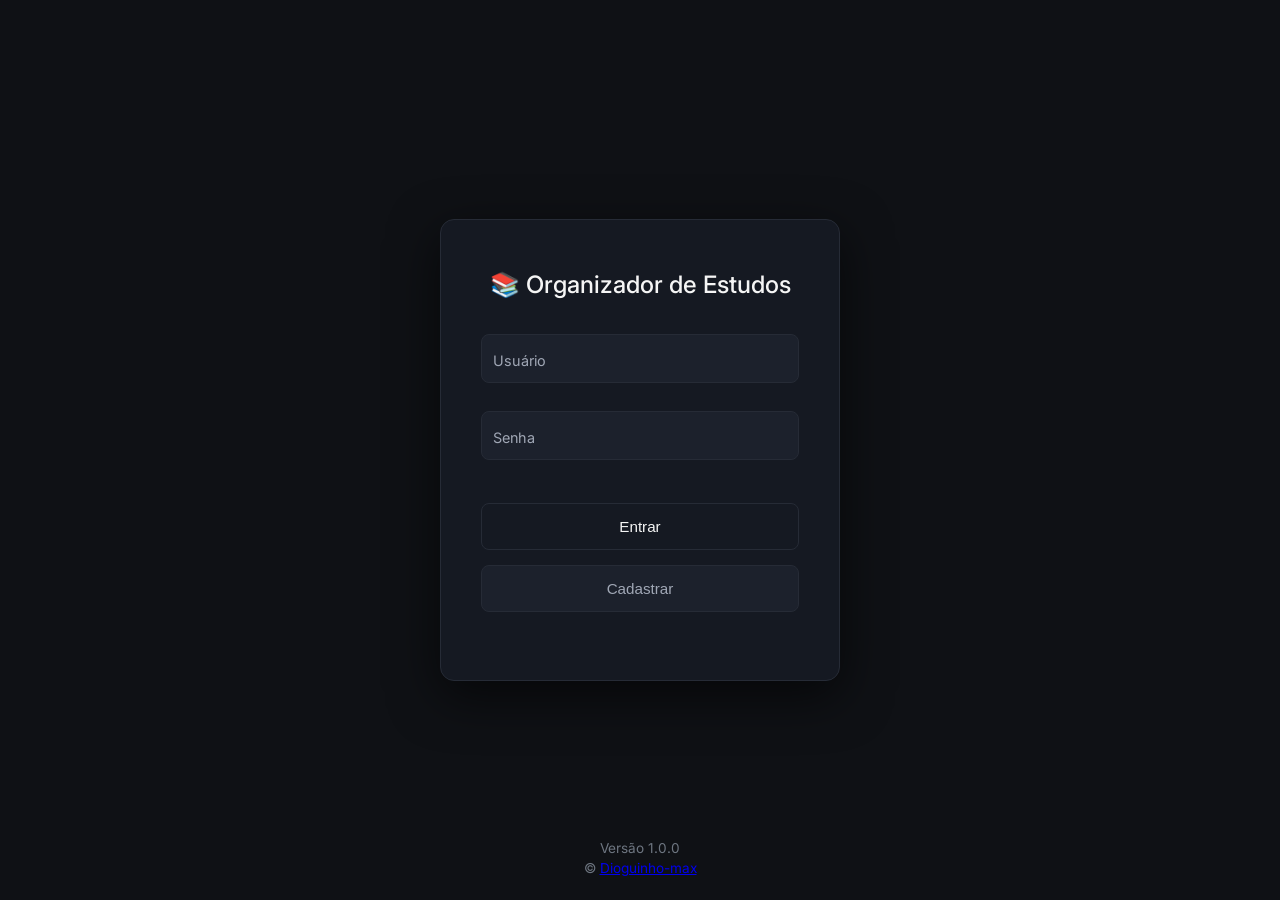
==== index.html @ dd4344a5 "Update index.html" ====
<!DOCTYPE html>
<html lang="pt-br">
<head>
<meta charset="UTF-8">
<meta name="viewport" content="width=device-width, initial-scale=1.0">
<title>Login | Organizador de Estudos</title>

<link rel="stylesheet" href="login.css">
<link rel="icon" type="image/png" sizes="32x32" href="favicon-32x32.png">
</head>
<body>

<div class="login-container">
  <div class="login-card">

    <h2>📚 Organizador de Estudos</h2>

    <!-- Usuário -->
    <div class="input-box">
      <input type="text" id="username" required>
      <label for="username">Usuário</label>
    </div>

    <!-- Senha -->
    <div class="input-box">
      <input type="password" id="password" required>
      <label for="password">Senha</label>
    </div>

    <button onclick="login()" class="btn-login">Entrar</button>
    <button onclick="register()" class="btn-register">Cadastrar</button>

    <p id="mensagem" class="msg"></p>

  </div>
</div>

<!-- FOOTER -->
<footer class="footer-login">
    <div class="footer-line"></div>
    <p>Versão 1.0.0</p>
    <p>
        © <span id="anoAtual"></span>
        <a href="https://github.com/Dioguinho-max" target="_blank">
            Dioguinho-max
        </a>
    </p>
</footer>

<script src="script.js"></script>
</body>
</html>
---- login.css ----
@import url('https://fonts.googleapis.com/css2?family=Inter:wght@300;400;500&display=swap');

/* ================= VARIÁVEIS DARK ================= */
:root {
    --bg-primary: #0f1115;
    --bg-card: #151922;
    --bg-input: #1c212c;
    --border-color: #262b36;

    --text-primary: #f5f5f5;
    --text-secondary: #a0a7b5;
}

/* ================= RESET ================= */
* {
    margin: 0;
    padding: 0;
    box-sizing: border-box;
}

body {
    font-family: 'Inter', sans-serif;
    background: var(--bg-primary);
    height: 100vh;
    display: flex;
    justify-content: center;
    align-items: center;
}

/* ================= CONTAINER ================= */
.login-container {
    width: 100%;
    display: flex;
    justify-content: center;
    align-items: center;
}

/* ================= CARD ================= */
.login-card {
    background: var(--bg-card);
    padding: 50px 40px;
    border-radius: 14px;
    width: 100%;
    max-width: 400px;
    border: 1px solid var(--border-color);
    box-shadow: 0 15px 50px rgba(0,0,0,0.6);
    animation: fadeUp 0.6s ease forwards;
}

.login-card h2 {
    text-align: center;
    color: var(--text-primary);
    margin-bottom: 35px;
    font-weight: 500;
}

/* ================= INPUT ANIMADO ================= */
.input-box {
    position: relative;
    margin: 28px 0;
}

.input-box input {
    width: 100%;
    padding: 20px 12px 10px 12px;
    background: var(--bg-input);
    border: 1px solid var(--border-color);
    border-radius: 8px;
    color: var(--text-primary);
    font-size: 0.95rem;
    outline: none;
    transition: 0.3s ease;
}

.input-box label {
    position: absolute;
    left: 12px;
    top: 18px;
    color: var(--text-secondary);
    font-size: 0.9rem;
    pointer-events: none;
    transition: 0.3s ease;
}

/* Animação ao focar ou digitar */
.input-box input:focus + label,
.input-box input:valid + label {
    top: 6px;
    font-size: 0.7rem;
    color: #ffffff;
}

.input-box input:focus {
    border-color: #3a4252;
    background: #202634;
}

/* ================= BOTÕES ================= */
.btn-login,
.btn-register {
    width: 100%;
    padding: 14px;
    margin-top: 15px;
    border-radius: 8px;
    font-size: 0.95rem;
    font-weight: 500;
    cursor: pointer;
    transition: 0.3s ease;
}

.btn-login {
    background: transparent;
    border: 1px solid var(--border-color);
    color: var(--text-primary);
}

.btn-login:hover {
    background: white;
    color: black;
}

.btn-register {
    background: var(--bg-input);
    border: 1px solid var(--border-color);
    color: var(--text-secondary);
}

.btn-register:hover {
    border-color: #3a4252;
}

/* ================= MENSAGEM ================= */
.msg {
    margin-top: 18px;
    text-align: center;
    font-size: 0.9rem;
    color: #f59e0b;
}

/* ================= ANIMAÇÃO ENTRADA ================= */
@keyframes fadeUp {
    from {
        opacity: 0;
        transform: translateY(20px);
    }
    to {
        opacity: 1;
        transform: translateY(0);
    }
}

/* =========================
   FOOTER LOGIN
========================= */

body {
    min-height: 100vh;
    display: flex;
    flex-direction: column;
    justify-content: center;
}

.footer-login {
    position: absolute;
    bottom: 20px;
    width: 100%;
    text-align: center;
    font-size: 0.85rem;
    color: #6e7681;
}

.footer-login p {
    margin: 4px 0;
}
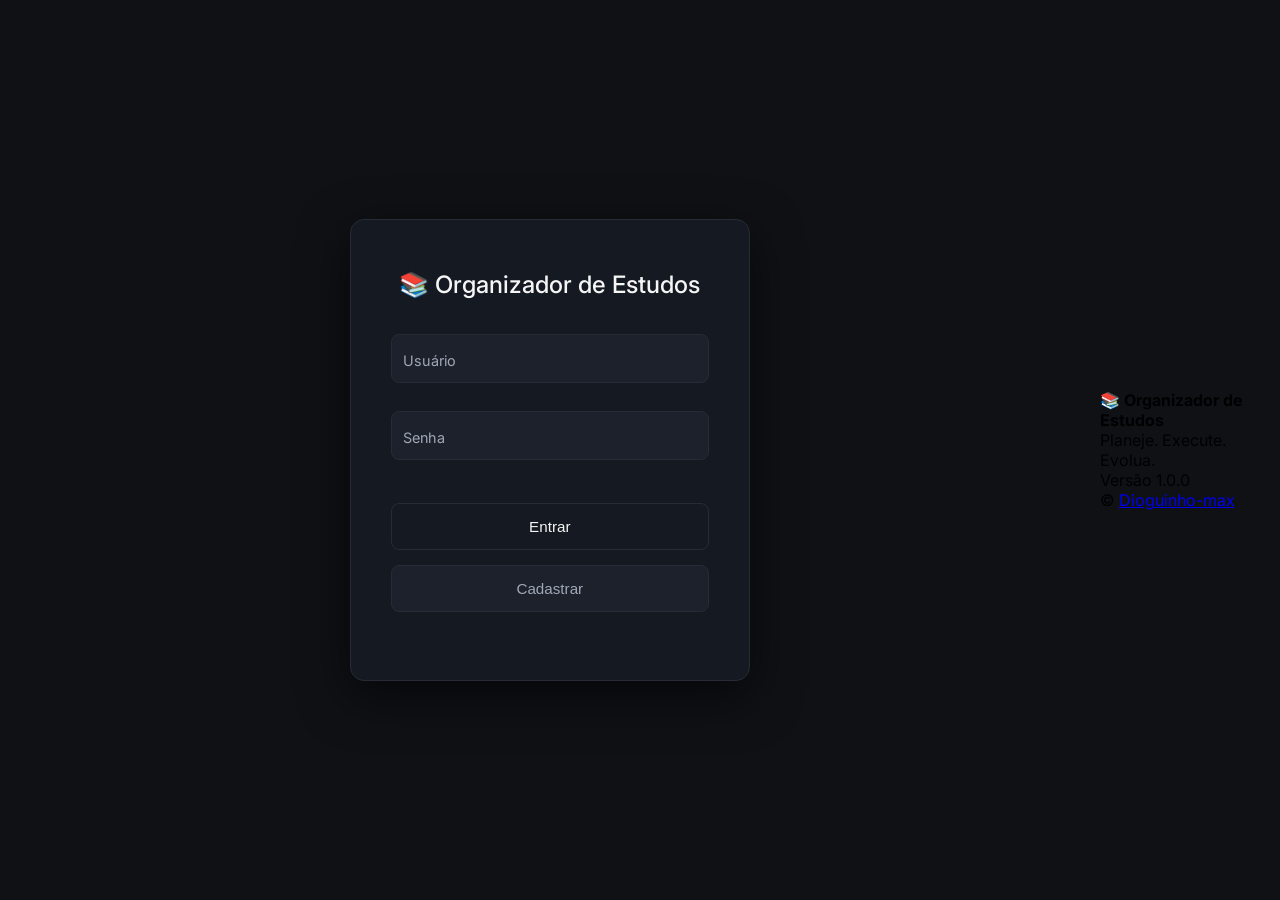
==== commit 0d32cfdd: "Update index.html" ====
--- a/index.html
+++ b/index.html
@@ -36,15 +36,25 @@
 </div>
 
 <!-- FOOTER -->
-<footer class="footer-login">
+<footer class="footer">
     <div class="footer-line"></div>
-    <p>Versão 1.0.0</p>
-    <p>
-        © <span id="anoAtual"></span>
-        <a href="https://github.com/Dioguinho-max" target="_blank">
-            Dioguinho-max
-        </a>
-    </p>
+
+    <div class="footer-container">
+        <div class="footer-left">
+            <h4>📚 Organizador de Estudos</h4>
+            <p>Planeje. Execute. Evolua.</p>
+        </div>
+
+        <div class="footer-right">
+            <p>Versão 1.0.0</p>
+            <p>
+                © <span id="anoAtual"></span>
+                <a href="https://github.com/Dioguinho-max" target="_blank">
+                    Dioguinho-max
+                </a>
+            </p>
+        </div>
+    </div>
 </footer>
 
 <script src="script.js"></script>
--- a/login.css
+++ b/login.css
@@ -150,25 +150,42 @@
 }
 
 /* =========================
-   FOOTER LOGIN
+   FOOTER LOGIN PRO
 ========================= */
 
-body {
-    min-height: 100vh;
-    display: flex;
-    flex-direction: column;
-    justify-content: center;
-}
-
 .footer-login {
-    position: absolute;
-    bottom: 20px;
+    position: fixed;
+    bottom: 0;
     width: 100%;
+    background: #0d1117;
+    border-top: 1px solid #1f2937;
     text-align: center;
+    padding: 15px 0;
     font-size: 0.85rem;
     color: #6e7681;
+    overflow: hidden;
 }
 
 .footer-login p {
     margin: 4px 0;
 }
+
+.footer-login a {
+    color: #3b82f6;
+    text-decoration: none;
+    transition: 0.3s;
+}
+
+.footer-login a:hover {
+    color: #60a5fa;
+}
+
+.footer-login .footer-line {
+    position: absolute;
+    top: 0;
+    left: -100%;
+    height: 2px;
+    width: 100%;
+    background: linear-gradient(90deg, transparent, #3b82f6, transparent);
+    animation: slide 4s linear infinite;
+}
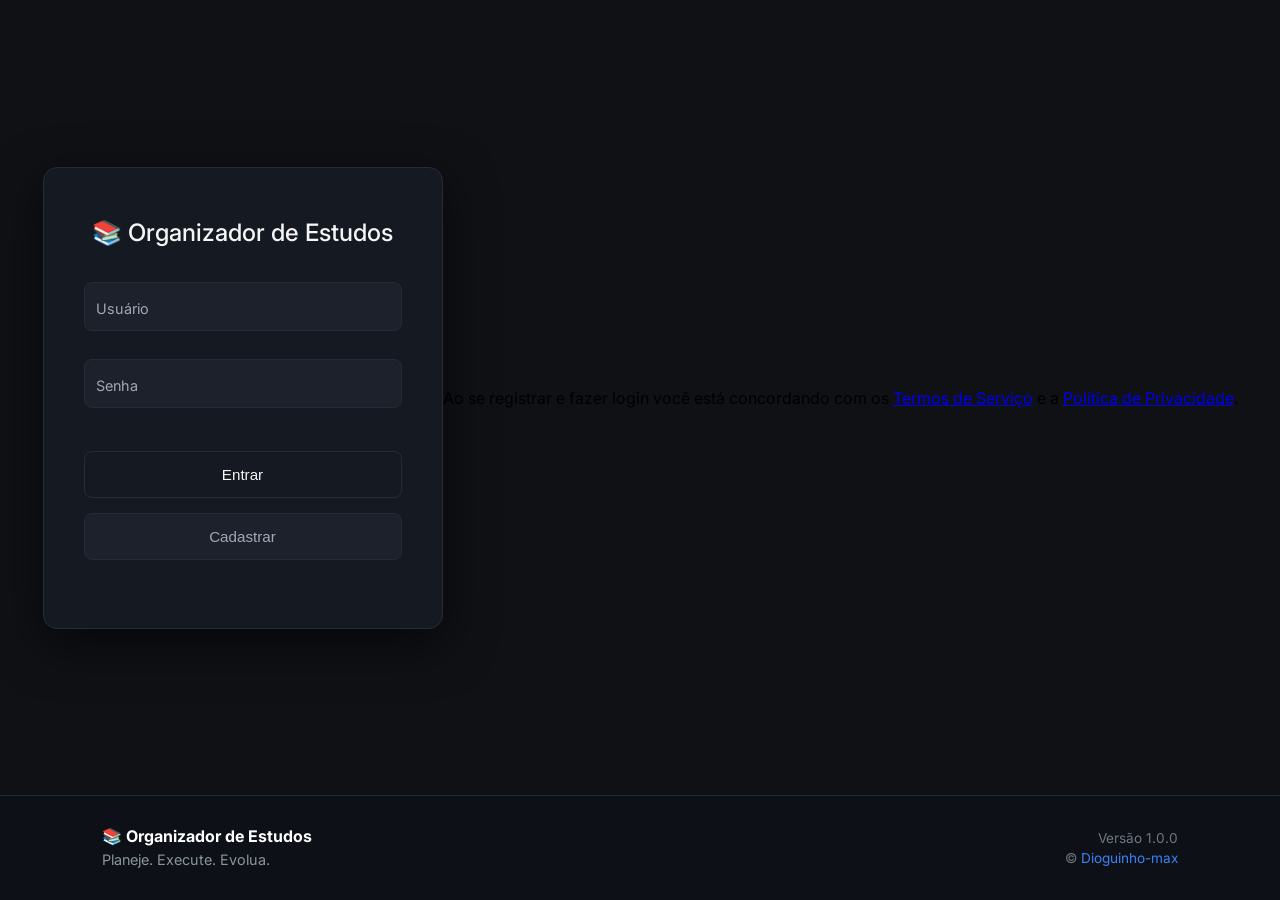
==== commit 8c98deb3: "Update index.html" ====
--- a/index.html
+++ b/index.html
@@ -31,8 +31,16 @@
     <button onclick="register()" class="btn-register">Cadastrar</button>
 
     <p id="mensagem" class="msg"></p>
+    
 
   </div>
+
+<p class="login-termos">
+    Ao se registrar e fazer login você está concordando com os 
+    <a href="termos.html" target="_blank">Termos de Serviço</a> 
+    e a 
+    <a href="privacidade.html" target="_blank">Política de Privacidade</a>.
+</p>
 </div>
 
 <!-- FOOTER -->
--- a/login.css
+++ b/login.css
@@ -18,21 +18,26 @@
     box-sizing: border-box;
 }
 
+/* ================= BODY CORRIGIDO ================= */
 body {
     font-family: 'Inter', sans-serif;
     background: var(--bg-primary);
-    height: 100vh;
+    min-height: 100vh;
+
+    display: flex;
+    flex-direction: column;
+}
+
+/* ================= CONTAINER CENTRAL ================= */
+.login-container {
+    flex: 1;
+    width: 100%;
+
     display: flex;
     justify-content: center;
     align-items: center;
-}
-
-/* ================= CONTAINER ================= */
-.login-container {
-    width: 100%;
-    display: flex;
-    justify-content: center;
-    align-items: center;
+
+    padding: 20px;
 }
 
 /* ================= CARD ================= */
@@ -149,38 +154,18 @@
     }
 }
 
-/* =========================
-   FOOTER LOGIN PRO
-========================= */
-
-.footer-login {
-    position: fixed;
-    bottom: 0;
-    width: 100%;
+/* ================= FOOTER ================= */
+
+.footer {
+    position: relative;
+    padding: 30px 8%;
     background: #0d1117;
     border-top: 1px solid #1f2937;
-    text-align: center;
-    padding: 15px 0;
-    font-size: 0.85rem;
-    color: #6e7681;
     overflow: hidden;
 }
 
-.footer-login p {
-    margin: 4px 0;
-}
-
-.footer-login a {
-    color: #3b82f6;
-    text-decoration: none;
-    transition: 0.3s;
-}
-
-.footer-login a:hover {
-    color: #60a5fa;
-}
-
-.footer-login .footer-line {
+/* Linha animada */
+.footer-line {
     position: absolute;
     top: 0;
     left: -100%;
@@ -189,3 +174,68 @@
     background: linear-gradient(90deg, transparent, #3b82f6, transparent);
     animation: slide 4s linear infinite;
 }
+
+@keyframes slide {
+    0% { left: -100%; }
+    100% { left: 100%; }
+}
+
+.footer-container {
+    display: flex;
+    justify-content: space-between;
+    flex-wrap: wrap;
+    gap: 20px;
+}
+
+.footer-left h4 {
+    color: #ffffff;
+    margin-bottom: 5px;
+}
+
+.footer-left p {
+    color: #8b949e;
+    font-size: 0.9rem;
+}
+
+.footer-right {
+    text-align: right;
+}
+
+.footer-right p {
+    color: #6e7681;
+    font-size: 0.85rem;
+    margin: 4px 0;
+}
+
+.footer a {
+    color: #3b82f6;
+    text-decoration: none;
+    transition: 0.3s;
+}
+
+.footer a:hover {
+    color: #60a5fa;
+}
+
+@media (max-width: 768px) {
+    .footer-container {
+        flex-direction: column;
+        text-align: center;
+    }
+
+    .footer-right {
+        text-align: center;
+    }
+}
+
+/* ================= AUTOCOMPLETE DARK FIX ================= */
+
+input:-webkit-autofill,
+input:-webkit-autofill:hover,
+input:-webkit-autofill:focus,
+input:-webkit-autofill:active {
+    -webkit-box-shadow: 0 0 0 1000px var(--bg-input) inset !important;
+    -webkit-text-fill-color: var(--text-primary) !important;
+    transition: background-color 9999s ease-in-out 0s;
+    border: 1px solid var(--border-color) !important;
+}
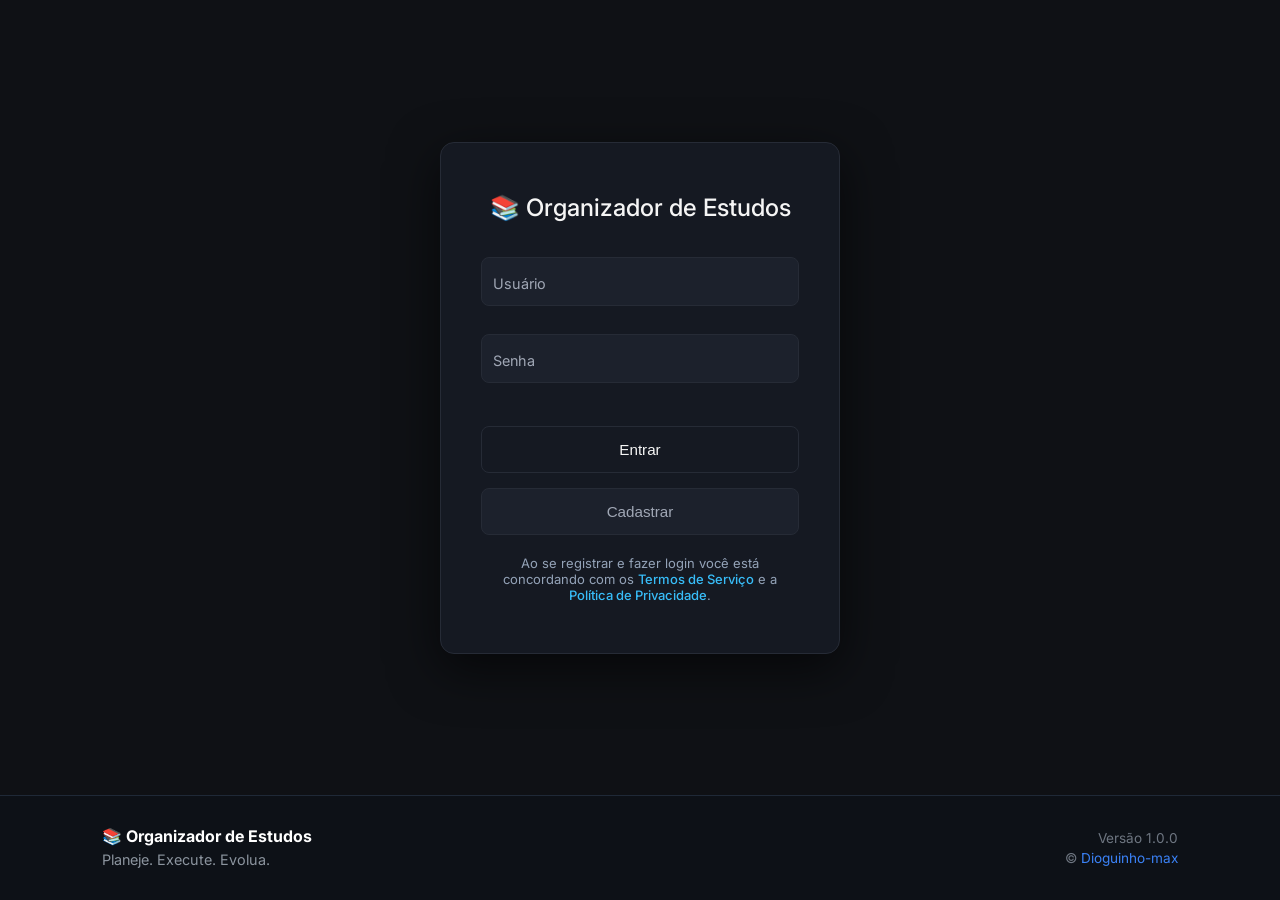
==== commit 506301fc: "Update index.html" ====
--- a/index.html
+++ b/index.html
@@ -31,16 +31,15 @@
     <button onclick="register()" class="btn-register">Cadastrar</button>
 
     <p id="mensagem" class="msg"></p>
-    
-
-  </div>
-
-<p class="login-termos">
+    <p class="login-termos">
     Ao se registrar e fazer login você está concordando com os 
     <a href="termos.html" target="_blank">Termos de Serviço</a> 
     e a 
     <a href="privacidade.html" target="_blank">Política de Privacidade</a>.
 </p>
+    
+
+  </div>
 </div>
 
 <!-- FOOTER -->
--- a/login.css
+++ b/login.css
@@ -239,3 +239,25 @@
     transition: background-color 9999s ease-in-out 0s;
     border: 1px solid var(--border-color) !important;
 }
+
+/* ============================
+   TERMOS ABAIXO DO LOGIN
+============================ */
+
+.login-termos {
+    margin-top: 20px;
+    font-size: 13px;
+    text-align: center;
+    color: #94a3b8;
+    max-width: 350px;
+}
+
+.login-termos a {
+    color: #38bdf8;
+    text-decoration: none;
+    font-weight: 500;
+}
+
+.login-termos a:hover {
+    text-decoration: underline;
+}
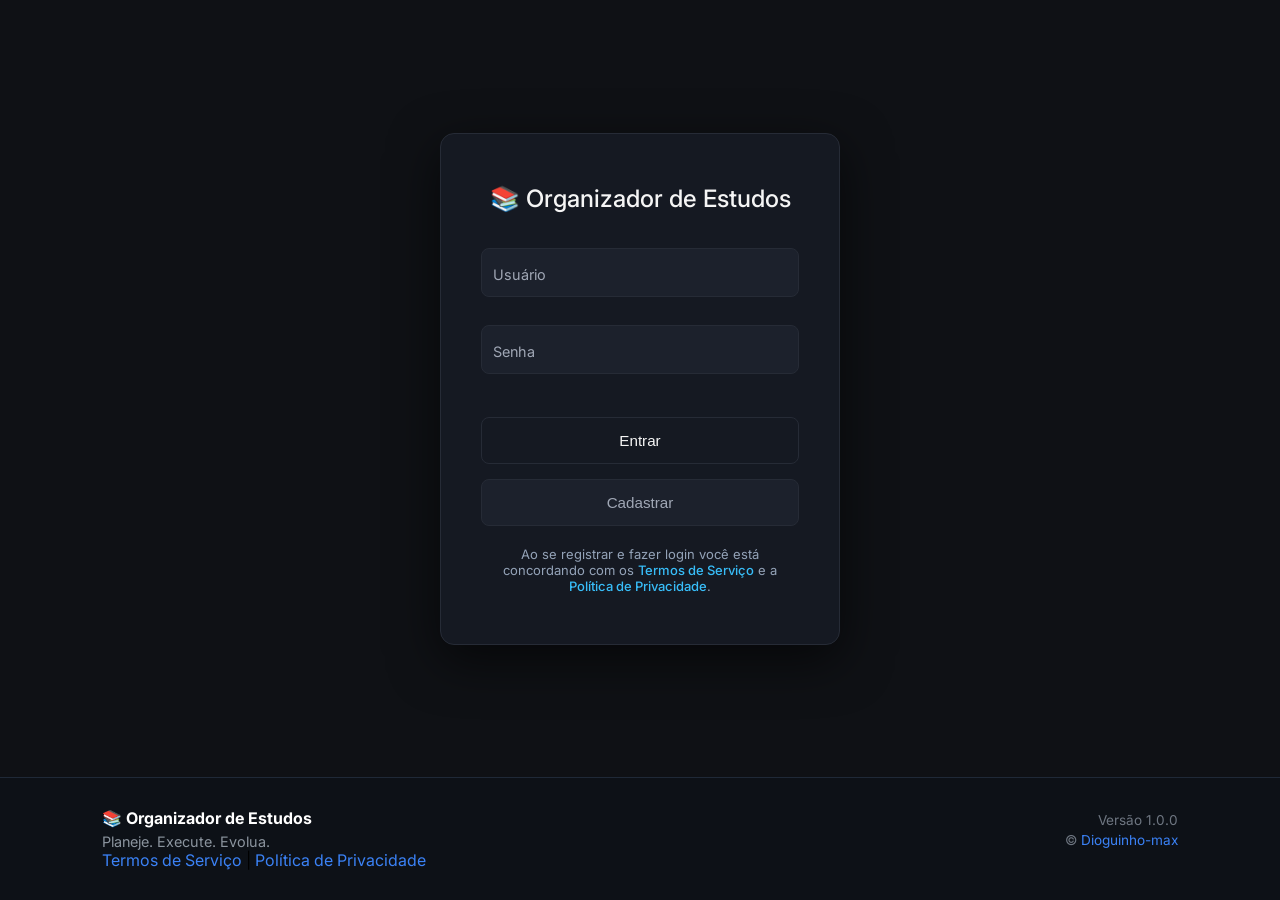
==== commit 00cf023d: "Update index.html" ====
--- a/index.html
+++ b/index.html
@@ -50,6 +50,8 @@
         <div class="footer-left">
             <h4>📚 Organizador de Estudos</h4>
             <p>Planeje. Execute. Evolua.</p>
+            <a href="termos.html" target="_blank">Termos de Serviço</a> |
+        <a href="privacidade.html" target="_blank">Política de Privacidade</a>
         </div>
 
         <div class="footer-right">
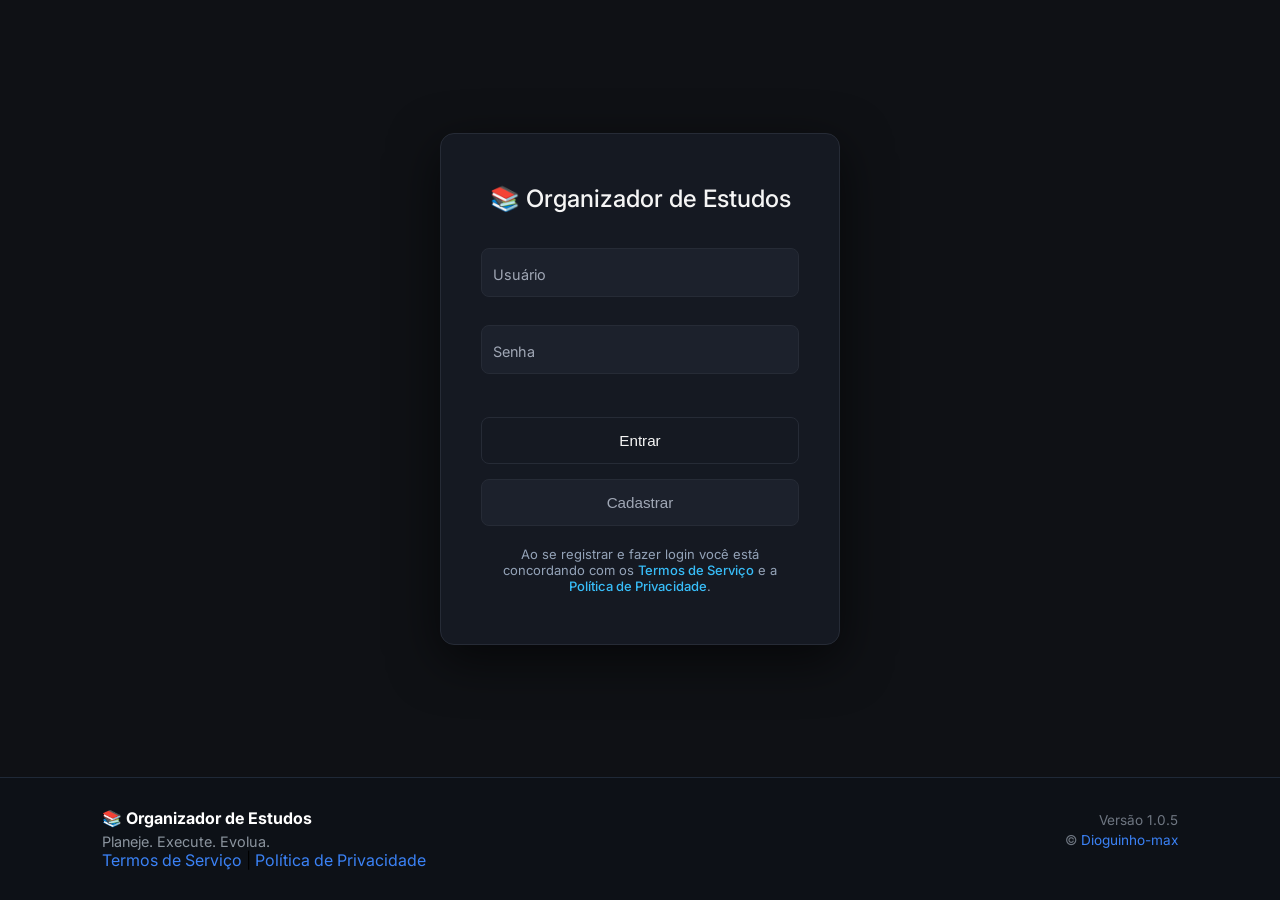
==== commit cfb2ef3e: "Update version number in footer to 1.0.5" ====
--- a/index.html
+++ b/index.html
@@ -55,7 +55,7 @@
         </div>
 
         <div class="footer-right">
-            <p>Versão 1.0.0</p>
+            <p>Versão 1.0.5</p>
             <p>
                 © <span id="anoAtual"></span>
                 <a href="https://github.com/Dioguinho-max" target="_blank">
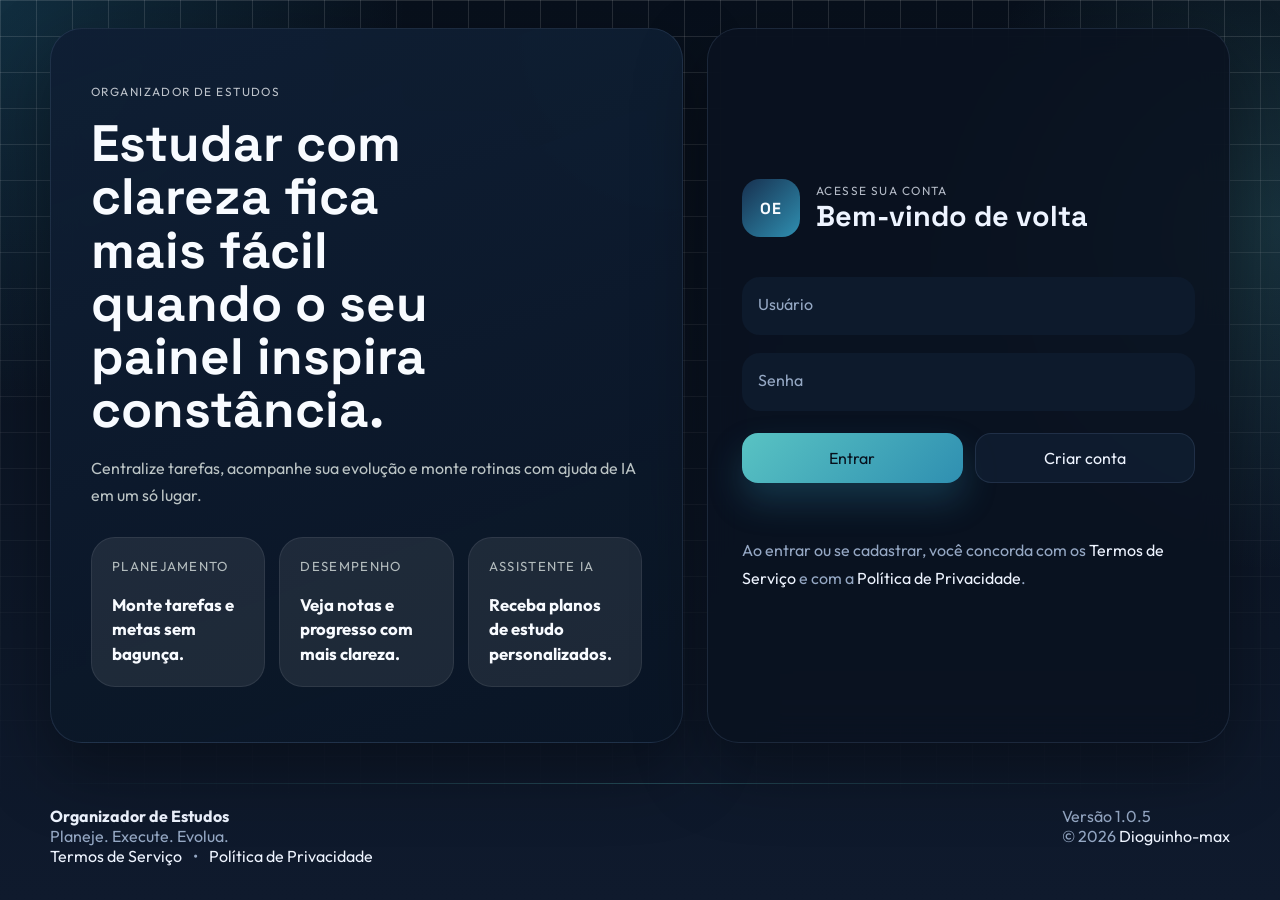
==== commit bf4f3cde: "feat: redesign dark theme do frontend" ====
--- a/index.html
+++ b/index.html
@@ -1,71 +1,95 @@
 <!DOCTYPE html>
-<html lang="pt-br">
+<html lang="pt-BR">
 <head>
-<meta charset="UTF-8">
-<meta name="viewport" content="width=device-width, initial-scale=1.0">
-<title>Login | Organizador de Estudos</title>
-
-<link rel="stylesheet" href="login.css">
-<link rel="icon" type="image/png" sizes="32x32" href="favicon-32x32.png">
+    <meta charset="UTF-8">
+    <meta name="viewport" content="width=device-width, initial-scale=1.0">
+    <title>Login | Organizador de Estudos</title>
+    <link rel="preconnect" href="https://fonts.googleapis.com">
+    <link rel="preconnect" href="https://fonts.gstatic.com" crossorigin>
+    <link href="https://fonts.googleapis.com/css2?family=Outfit:wght@400;500;600;700&family=Space+Grotesk:wght@500;700&display=swap" rel="stylesheet">
+    <link rel="stylesheet" href="login.css">
+    <link rel="icon" type="image/png" sizes="32x32" href="favicon-32x32.png">
 </head>
 <body>
+    <main class="login-layout">
+        <section class="login-showcase">
+            <p class="eyebrow">Organizador de Estudos</p>
+            <h1>Estudar com clareza fica mais fácil quando o seu painel inspira constância.</h1>
+            <p class="showcase-text">
+                Centralize tarefas, acompanhe sua evolução e monte rotinas com ajuda de IA em um só lugar.
+            </p>
 
-<div class="login-container">
-  <div class="login-card">
+            <div class="showcase-grid">
+                <article class="showcase-card">
+                    <span>Planejamento</span>
+                    <strong>Monte tarefas e metas sem bagunça.</strong>
+                </article>
+                <article class="showcase-card">
+                    <span>Desempenho</span>
+                    <strong>Veja notas e progresso com mais clareza.</strong>
+                </article>
+                <article class="showcase-card">
+                    <span>Assistente IA</span>
+                    <strong>Receba planos de estudo personalizados.</strong>
+                </article>
+            </div>
+        </section>
 
-    <h2>📚 Organizador de Estudos</h2>
+        <section class="login-panel">
+            <div class="login-brand">
+                <span class="brand-mark">OE</span>
+                <div>
+                    <p class="eyebrow">Acesse sua conta</p>
+                    <h2>Bem-vindo de volta</h2>
+                </div>
+            </div>
 
-    <!-- Usuário -->
-    <div class="input-box">
-      <input type="text" id="username" required>
-      <label for="username">Usuário</label>
-    </div>
+            <div class="input-box">
+                <input type="text" id="username" required>
+                <label for="username">Usuário</label>
+            </div>
 
-    <!-- Senha -->
-    <div class="input-box">
-      <input type="password" id="password" required>
-      <label for="password">Senha</label>
-    </div>
+            <div class="input-box">
+                <input type="password" id="password" required>
+                <label for="password">Senha</label>
+            </div>
 
-    <button onclick="login()" class="btn-login">Entrar</button>
-    <button onclick="register()" class="btn-register">Cadastrar</button>
+            <div class="button-group">
+                <button onclick="login()" class="btn-login">Entrar</button>
+                <button onclick="register()" class="btn-register">Criar conta</button>
+            </div>
 
-    <p id="mensagem" class="msg"></p>
-    <p class="login-termos">
-    Ao se registrar e fazer login você está concordando com os 
-    <a href="termos.html" target="_blank">Termos de Serviço</a> 
-    e a 
-    <a href="privacidade.html" target="_blank">Política de Privacidade</a>.
-</p>
-    
+            <p id="mensagem" class="msg"></p>
+            <p class="login-termos">
+                Ao entrar ou se cadastrar, você concorda com os
+                <a href="termos.html" target="_blank" rel="noopener noreferrer">Termos de Serviço</a>
+                e com a
+                <a href="privacidade.html" target="_blank" rel="noopener noreferrer">Política de Privacidade</a>.
+            </p>
+        </section>
+    </main>
 
-  </div>
-</div>
+    <footer class="footer">
+        <div class="footer-line"></div>
+        <div class="footer-container">
+            <div class="footer-left">
+                <h4>Organizador de Estudos</h4>
+                <p>Planeje. Execute. Evolua.</p>
+                <a href="termos.html" target="_blank" rel="noopener noreferrer">Termos de Serviço</a>
+                <span class="footer-divider">•</span>
+                <a href="privacidade.html" target="_blank" rel="noopener noreferrer">Política de Privacidade</a>
+            </div>
 
-<!-- FOOTER -->
-<footer class="footer">
-    <div class="footer-line"></div>
+            <div class="footer-right">
+                <p>Versão 1.0.5</p>
+                <p>
+                    © <span id="anoAtual"></span>
+                    <a href="https://github.com/Dioguinho-max" target="_blank" rel="noopener noreferrer">Dioguinho-max</a>
+                </p>
+            </div>
+        </div>
+    </footer>
 
-    <div class="footer-container">
-        <div class="footer-left">
-            <h4>📚 Organizador de Estudos</h4>
-            <p>Planeje. Execute. Evolua.</p>
-            <a href="termos.html" target="_blank">Termos de Serviço</a> |
-        <a href="privacidade.html" target="_blank">Política de Privacidade</a>
-        </div>
-
-        <div class="footer-right">
-            <p>Versão 1.0.5</p>
-            <p>
-                © <span id="anoAtual"></span>
-                <a href="https://github.com/Dioguinho-max" target="_blank">
-                    Dioguinho-max
-                </a>
-            </p>
-        </div>
-    </div>
-</footer>
-
-<script src="script.js"></script>
+    <script src="script.js"></script>
 </body>
 </html>
--- a/login.css
+++ b/login.css
@@ -1,263 +1,319 @@
-@import url('https://fonts.googleapis.com/css2?family=Inter:wght@300;400;500&display=swap');
-
-/* ================= VARIÁVEIS DARK ================= */
+@import url('https://fonts.googleapis.com/css2?family=Outfit:wght@400;500;600;700&family=Space+Grotesk:wght@500;700&display=swap');
+
 :root {
-    --bg-primary: #0f1115;
-    --bg-card: #151922;
-    --bg-input: #1c212c;
-    --border-color: #262b36;
-
-    --text-primary: #f5f5f5;
-    --text-secondary: #a0a7b5;
-}
-
-/* ================= RESET ================= */
+    --bg-main: #09111f;
+    --panel: rgba(10, 18, 32, 0.86);
+    --panel-strong: #091724;
+    --input: rgba(14, 27, 45, 0.94);
+    --border: rgba(124, 154, 196, 0.16);
+    --text-main: #eef4ff;
+    --text-soft: #95a8c4;
+    --text-light: #f8fbff;
+    --accent: #59c3c3;
+    --accent-strong: #2f8fb1;
+    --shadow: 0 26px 70px rgba(0, 0, 0, 0.36);
+}
+
 * {
     margin: 0;
     padding: 0;
     box-sizing: border-box;
 }
 
-/* ================= BODY CORRIGIDO ================= */
 body {
-    font-family: 'Inter', sans-serif;
-    background: var(--bg-primary);
     min-height: 100vh;
-
+    font-family: 'Outfit', sans-serif;
+    color: var(--text-main);
+    background:
+        radial-gradient(circle at top left, rgba(47, 143, 177, 0.24), transparent 26%),
+        radial-gradient(circle at right 25%, rgba(89, 195, 195, 0.18), transparent 24%),
+        linear-gradient(180deg, #08101c 0%, #0f1a2d 100%);
     display: flex;
     flex-direction: column;
 }
 
-/* ================= CONTAINER CENTRAL ================= */
-.login-container {
+body::before {
+    content: "";
+    position: fixed;
+    inset: 0;
+    pointer-events: none;
+    background-image: linear-gradient(rgba(255, 255, 255, 0.18) 1px, transparent 1px),
+        linear-gradient(90deg, rgba(255, 255, 255, 0.18) 1px, transparent 1px);
+    background-size: 36px 36px;
+    mask-image: linear-gradient(180deg, rgba(0, 0, 0, 0.7), transparent 92%);
+}
+
+.login-layout {
+    width: min(1180px, calc(100% - 32px));
+    margin: 0 auto;
+    padding: 28px 0 40px;
+    display: grid;
+    grid-template-columns: 1.15fr 0.95fr;
+    gap: 24px;
     flex: 1;
-    width: 100%;
-
+    align-items: stretch;
+}
+
+.login-showcase,
+.login-panel {
+    border-radius: 32px;
+    border: 1px solid var(--border);
+    box-shadow: var(--shadow);
+    backdrop-filter: blur(16px);
+}
+
+.login-showcase {
+    padding: 40px;
+    background:
+        linear-gradient(160deg, rgba(15, 31, 52, 0.98), rgba(10, 21, 37, 0.95)),
+        radial-gradient(circle at top right, rgba(89, 195, 195, 0.22), transparent 30%);
+    color: var(--text-light);
+    display: grid;
+    align-content: center;
+    gap: 18px;
+}
+
+.eyebrow {
+    text-transform: uppercase;
+    letter-spacing: 0.12em;
+    font-size: 0.74rem;
+    color: inherit;
+    opacity: 0.75;
+}
+
+.login-showcase h1,
+.login-panel h2 {
+    font-family: 'Space Grotesk', sans-serif;
+}
+
+.login-showcase h1 {
+    font-size: clamp(2.2rem, 4vw, 4rem);
+    max-width: 12ch;
+    line-height: 1.04;
+}
+
+.showcase-text {
+    max-width: 52ch;
+    color: rgba(237, 245, 241, 0.78);
+    line-height: 1.7;
+}
+
+.showcase-grid {
+    display: grid;
+    grid-template-columns: repeat(3, 1fr);
+    gap: 14px;
+    margin-top: 10px;
+}
+
+.showcase-card {
+    min-height: 150px;
+    padding: 20px;
+    border-radius: 24px;
+    background: rgba(255, 255, 255, 0.08);
+    border: 1px solid rgba(255, 255, 255, 0.08);
+    display: grid;
+    align-content: space-between;
+    gap: 18px;
+}
+
+.showcase-card span {
+    font-size: 0.82rem;
+    text-transform: uppercase;
+    letter-spacing: 0.1em;
+    color: rgba(237, 245, 241, 0.72);
+}
+
+.showcase-card strong {
+    font-size: 1.05rem;
+    line-height: 1.45;
+}
+
+.login-panel {
+    background: var(--panel);
+    padding: 34px;
+    display: grid;
+    align-content: center;
+}
+
+.login-brand {
     display: flex;
-    justify-content: center;
     align-items: center;
-
-    padding: 20px;
-}
-
-/* ================= CARD ================= */
-.login-card {
-    background: var(--bg-card);
-    padding: 50px 40px;
-    border-radius: 14px;
-    width: 100%;
-    max-width: 400px;
-    border: 1px solid var(--border-color);
-    box-shadow: 0 15px 50px rgba(0,0,0,0.6);
-    animation: fadeUp 0.6s ease forwards;
-}
-
-.login-card h2 {
-    text-align: center;
-    color: var(--text-primary);
-    margin-bottom: 35px;
-    font-weight: 500;
-}
-
-/* ================= INPUT ANIMADO ================= */
+    gap: 16px;
+    margin-bottom: 22px;
+}
+
+.brand-mark {
+    width: 58px;
+    height: 58px;
+    border-radius: 18px;
+    display: grid;
+    place-items: center;
+    background: linear-gradient(135deg, #17304f, #2f8fb1);
+    color: var(--text-light);
+    font-family: 'Space Grotesk', sans-serif;
+    font-weight: 700;
+    letter-spacing: 0.08em;
+}
+
+.login-panel h2 {
+    font-size: clamp(1.8rem, 2vw, 2.3rem);
+}
+
 .input-box {
     position: relative;
-    margin: 28px 0;
+    margin-top: 18px;
 }
 
 .input-box input {
     width: 100%;
-    padding: 20px 12px 10px 12px;
-    background: var(--bg-input);
-    border: 1px solid var(--border-color);
-    border-radius: 8px;
-    color: var(--text-primary);
-    font-size: 0.95rem;
+    padding: 24px 16px 12px;
+    border-radius: 18px;
+    border: 1px solid transparent;
+    background: var(--input);
     outline: none;
-    transition: 0.3s ease;
+    color: var(--text-main);
+    font: inherit;
+    transition: border-color 0.2s ease, box-shadow 0.2s ease;
 }
 
 .input-box label {
     position: absolute;
-    left: 12px;
-    top: 18px;
-    color: var(--text-secondary);
-    font-size: 0.9rem;
+    left: 16px;
+    top: 17px;
+    color: var(--text-soft);
     pointer-events: none;
-    transition: 0.3s ease;
-}
-
-/* Animação ao focar ou digitar */
+    transition: transform 0.2s ease, font-size 0.2s ease, top 0.2s ease;
+}
+
+.input-box input:focus,
+.input-box input:valid {
+    border-color: rgba(89, 195, 195, 0.54);
+    box-shadow: 0 0 0 4px rgba(89, 195, 195, 0.14);
+}
+
 .input-box input:focus + label,
 .input-box input:valid + label {
-    top: 6px;
-    font-size: 0.7rem;
-    color: #ffffff;
-}
-
-.input-box input:focus {
-    border-color: #3a4252;
-    background: #202634;
-}
-
-/* ================= BOTÕES ================= */
+    top: 8px;
+    font-size: 0.75rem;
+}
+
+.button-group {
+    display: grid;
+    grid-template-columns: 1fr 1fr;
+    gap: 12px;
+    margin-top: 22px;
+}
+
 .btn-login,
 .btn-register {
-    width: 100%;
+    border: 0;
+    border-radius: 16px;
     padding: 14px;
-    margin-top: 15px;
-    border-radius: 8px;
-    font-size: 0.95rem;
-    font-weight: 500;
     cursor: pointer;
-    transition: 0.3s ease;
+    font: inherit;
+    transition: transform 0.2s ease, box-shadow 0.2s ease;
+}
+
+.btn-login:hover,
+.btn-register:hover {
+    transform: translateY(-2px);
 }
 
 .btn-login {
-    background: transparent;
-    border: 1px solid var(--border-color);
-    color: var(--text-primary);
-}
-
-.btn-login:hover {
-    background: white;
-    color: black;
+    background: linear-gradient(135deg, var(--accent), var(--accent-strong));
+    color: #07111d;
+    box-shadow: 0 18px 34px rgba(47, 143, 177, 0.28);
 }
 
 .btn-register {
-    background: var(--bg-input);
-    border: 1px solid var(--border-color);
-    color: var(--text-secondary);
-}
-
-.btn-register:hover {
-    border-color: #3a4252;
-}
-
-/* ================= MENSAGEM ================= */
+    background: rgba(17, 31, 50, 0.78);
+    color: var(--text-main);
+    border: 1px solid var(--border);
+}
+
 .msg {
-    margin-top: 18px;
+    min-height: 24px;
+    margin-top: 16px;
     text-align: center;
-    font-size: 0.9rem;
-    color: #f59e0b;
-}
-
-/* ================= ANIMAÇÃO ENTRADA ================= */
-@keyframes fadeUp {
-    from {
-        opacity: 0;
-        transform: translateY(20px);
-    }
-    to {
-        opacity: 1;
-        transform: translateY(0);
-    }
-}
-
-/* ================= FOOTER ================= */
+    color: var(--accent-strong);
+}
+
+.login-termos {
+    margin-top: 14px;
+    color: var(--text-soft);
+    line-height: 1.7;
+}
+
+.login-termos a,
+.footer a {
+    color: var(--text-main);
+    text-decoration: none;
+}
 
 .footer {
-    position: relative;
-    padding: 30px 8%;
-    background: #0d1117;
-    border-top: 1px solid #1f2937;
-    overflow: hidden;
-}
-
-/* Linha animada */
+    padding: 0 0 34px;
+}
+
 .footer-line {
-    position: absolute;
-    top: 0;
-    left: -100%;
-    height: 2px;
-    width: 100%;
-    background: linear-gradient(90deg, transparent, #3b82f6, transparent);
-    animation: slide 4s linear infinite;
-}
-
-@keyframes slide {
-    0% { left: -100%; }
-    100% { left: 100%; }
+    width: min(1180px, calc(100% - 32px));
+    height: 1px;
+    margin: 0 auto 22px;
+    background: linear-gradient(90deg, transparent, rgba(89, 195, 195, 0.3), transparent);
 }
 
 .footer-container {
+    width: min(1180px, calc(100% - 32px));
+    margin: 0 auto;
     display: flex;
     justify-content: space-between;
+    gap: 20px;
     flex-wrap: wrap;
-    gap: 20px;
-}
-
-.footer-left h4 {
-    color: #ffffff;
-    margin-bottom: 5px;
-}
-
-.footer-left p {
-    color: #8b949e;
-    font-size: 0.9rem;
-}
-
-.footer-right {
-    text-align: right;
-}
-
-.footer-right p {
-    color: #6e7681;
-    font-size: 0.85rem;
-    margin: 4px 0;
-}
-
-.footer a {
-    color: #3b82f6;
-    text-decoration: none;
-    transition: 0.3s;
-}
-
-.footer a:hover {
-    color: #60a5fa;
-}
-
-@media (max-width: 768px) {
-    .footer-container {
-        flex-direction: column;
-        text-align: center;
-    }
-
-    .footer-right {
-        text-align: center;
-    }
-}
-
-/* ================= AUTOCOMPLETE DARK FIX ================= */
+}
+
+.footer-left p,
+.footer-right p,
+.footer-divider {
+    color: var(--text-soft);
+}
+
+.footer-divider {
+    margin: 0 8px;
+}
 
 input:-webkit-autofill,
 input:-webkit-autofill:hover,
 input:-webkit-autofill:focus,
 input:-webkit-autofill:active {
-    -webkit-box-shadow: 0 0 0 1000px var(--bg-input) inset !important;
-    -webkit-text-fill-color: var(--text-primary) !important;
+    -webkit-box-shadow: 0 0 0 1000px var(--input) inset !important;
+    -webkit-text-fill-color: var(--text-main) !important;
     transition: background-color 9999s ease-in-out 0s;
-    border: 1px solid var(--border-color) !important;
-}
-
-/* ============================
-   TERMOS ABAIXO DO LOGIN
-============================ */
-
-.login-termos {
-    margin-top: 20px;
-    font-size: 13px;
-    text-align: center;
-    color: #94a3b8;
-    max-width: 350px;
-}
-
-.login-termos a {
-    color: #38bdf8;
-    text-decoration: none;
-    font-weight: 500;
-}
-
-.login-termos a:hover {
-    text-decoration: underline;
-}
+}
+
+@media (max-width: 980px) {
+    .login-layout,
+    .showcase-grid,
+    .button-group {
+        grid-template-columns: 1fr;
+    }
+
+    .login-showcase h1 {
+        max-width: 100%;
+    }
+}
+
+@media (max-width: 760px) {
+    .login-layout {
+        width: min(100% - 20px, 1180px);
+        padding-top: 20px;
+    }
+
+    .login-showcase,
+    .login-panel {
+        padding: 26px;
+        border-radius: 26px;
+    }
+
+    .footer-container {
+        flex-direction: column;
+    }
+}
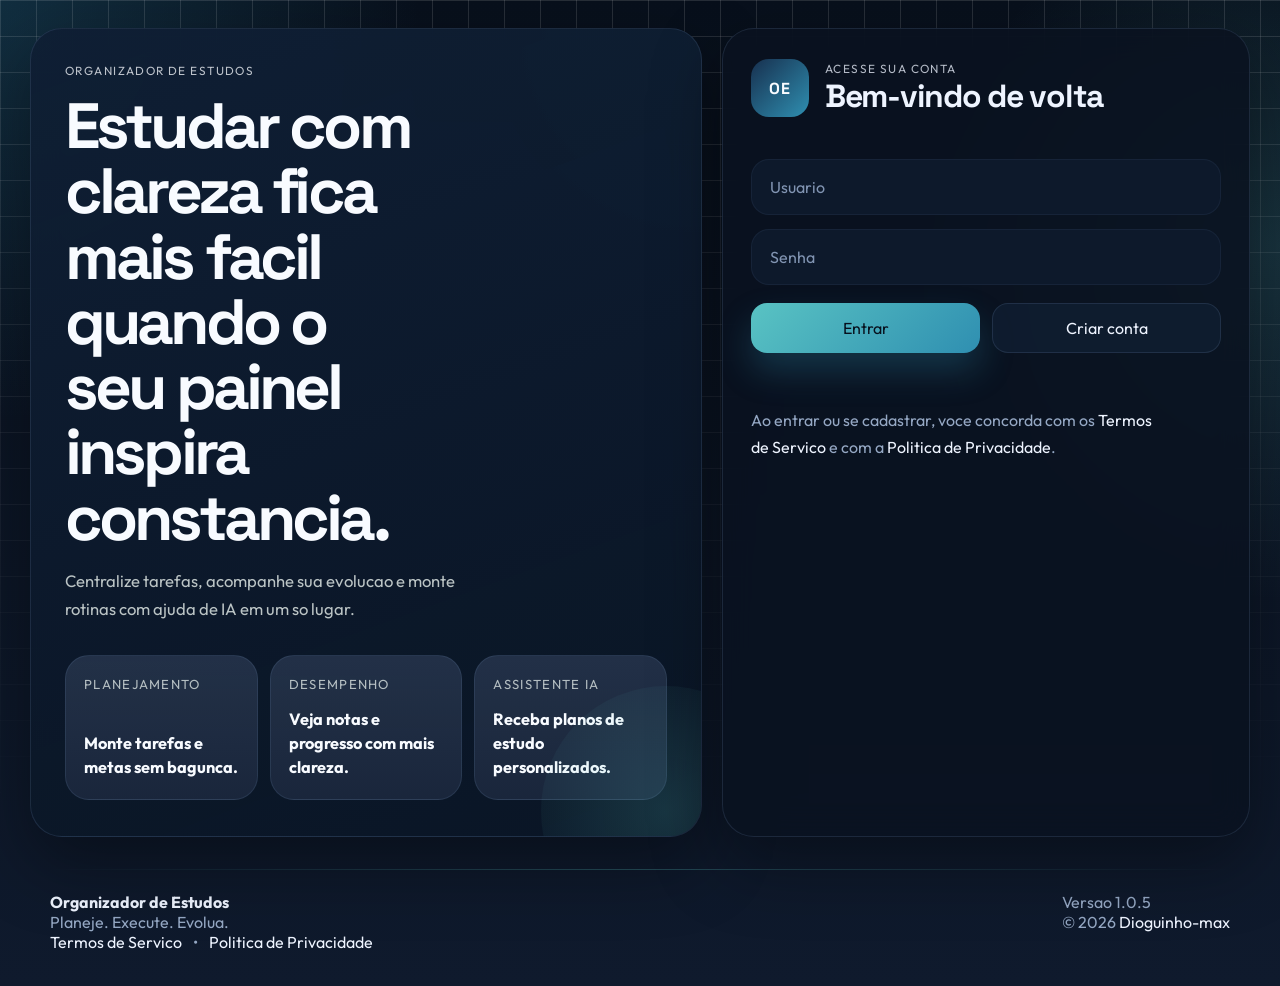
==== commit 49f2345a: "feat: refina visual do login e dashboard" ====
--- a/index.html
+++ b/index.html
@@ -14,15 +14,15 @@
     <main class="login-layout">
         <section class="login-showcase">
             <p class="eyebrow">Organizador de Estudos</p>
-            <h1>Estudar com clareza fica mais fácil quando o seu painel inspira constância.</h1>
+            <h1>Estudar com clareza fica mais facil quando o seu painel inspira constancia.</h1>
             <p class="showcase-text">
-                Centralize tarefas, acompanhe sua evolução e monte rotinas com ajuda de IA em um só lugar.
+                Centralize tarefas, acompanhe sua evolucao e monte rotinas com ajuda de IA em um so lugar.
             </p>
 
             <div class="showcase-grid">
                 <article class="showcase-card">
                     <span>Planejamento</span>
-                    <strong>Monte tarefas e metas sem bagunça.</strong>
+                    <strong>Monte tarefas e metas sem bagunca.</strong>
                 </article>
                 <article class="showcase-card">
                     <span>Desempenho</span>
@@ -45,13 +45,13 @@
             </div>
 
             <div class="input-box">
-                <input type="text" id="username" required>
-                <label for="username">Usuário</label>
+                <label class="sr-only" for="username">Usuario</label>
+                <input type="text" id="username" placeholder="Usuario" required>
             </div>
 
             <div class="input-box">
-                <input type="password" id="password" required>
-                <label for="password">Senha</label>
+                <label class="sr-only" for="password">Senha</label>
+                <input type="password" id="password" placeholder="Senha" required>
             </div>
 
             <div class="button-group">
@@ -61,10 +61,10 @@
 
             <p id="mensagem" class="msg"></p>
             <p class="login-termos">
-                Ao entrar ou se cadastrar, você concorda com os
-                <a href="termos.html" target="_blank" rel="noopener noreferrer">Termos de Serviço</a>
+                Ao entrar ou se cadastrar, voce concorda com os
+                <a href="termos.html" target="_blank" rel="noopener noreferrer">Termos de Servico</a>
                 e com a
-                <a href="privacidade.html" target="_blank" rel="noopener noreferrer">Política de Privacidade</a>.
+                <a href="privacidade.html" target="_blank" rel="noopener noreferrer">Politica de Privacidade</a>.
             </p>
         </section>
     </main>
@@ -75,15 +75,15 @@
             <div class="footer-left">
                 <h4>Organizador de Estudos</h4>
                 <p>Planeje. Execute. Evolua.</p>
-                <a href="termos.html" target="_blank" rel="noopener noreferrer">Termos de Serviço</a>
-                <span class="footer-divider">•</span>
-                <a href="privacidade.html" target="_blank" rel="noopener noreferrer">Política de Privacidade</a>
+                <a href="termos.html" target="_blank" rel="noopener noreferrer">Termos de Servico</a>
+                <span class="footer-divider">&bull;</span>
+                <a href="privacidade.html" target="_blank" rel="noopener noreferrer">Politica de Privacidade</a>
             </div>
 
             <div class="footer-right">
-                <p>Versão 1.0.5</p>
+                <p>Versao 1.0.5</p>
                 <p>
-                    © <span id="anoAtual"></span>
+                    &copy; <span id="anoAtual"></span>
                     <a href="https://github.com/Dioguinho-max" target="_blank" rel="noopener noreferrer">Dioguinho-max</a>
                 </p>
             </div>
--- a/login.css
+++ b/login.css
@@ -44,12 +44,12 @@
 }
 
 .login-layout {
-    width: min(1180px, calc(100% - 32px));
+    width: min(1220px, calc(100% - 32px));
     margin: 0 auto;
-    padding: 28px 0 40px;
-    display: grid;
-    grid-template-columns: 1.15fr 0.95fr;
-    gap: 24px;
+    padding: 28px 0 32px;
+    display: grid;
+    grid-template-columns: minmax(0, 1.12fr) minmax(380px, 0.88fr);
+    gap: 20px;
     flex: 1;
     align-items: stretch;
 }
@@ -63,14 +63,27 @@
 }
 
 .login-showcase {
-    padding: 40px;
+    padding: 34px 34px 36px;
     background:
         linear-gradient(160deg, rgba(15, 31, 52, 0.98), rgba(10, 21, 37, 0.95)),
         radial-gradient(circle at top right, rgba(89, 195, 195, 0.22), transparent 30%);
     color: var(--text-light);
     display: grid;
-    align-content: center;
-    gap: 18px;
+    align-content: start;
+    gap: 16px;
+    position: relative;
+    overflow: hidden;
+}
+
+.login-showcase::after {
+    content: "";
+    position: absolute;
+    inset: auto -90px -100px auto;
+    width: 250px;
+    height: 250px;
+    border-radius: 50%;
+    background: radial-gradient(circle, rgba(89, 195, 195, 0.18), rgba(89, 195, 195, 0));
+    pointer-events: none;
 }
 
 .eyebrow {
@@ -87,33 +100,35 @@
 }
 
 .login-showcase h1 {
-    font-size: clamp(2.2rem, 4vw, 4rem);
-    max-width: 12ch;
-    line-height: 1.04;
+    font-size: clamp(3rem, 5vw, 4.25rem);
+    max-width: 9ch;
+    line-height: 1.02;
+    letter-spacing: -0.06em;
 }
 
 .showcase-text {
-    max-width: 52ch;
+    max-width: 38ch;
     color: rgba(237, 245, 241, 0.78);
     line-height: 1.7;
+    font-size: 1.04rem;
 }
 
 .showcase-grid {
     display: grid;
     grid-template-columns: repeat(3, 1fr);
-    gap: 14px;
-    margin-top: 10px;
+    gap: 12px;
+    margin-top: 16px;
 }
 
 .showcase-card {
-    min-height: 150px;
-    padding: 20px;
+    min-height: 132px;
+    padding: 20px 18px;
     border-radius: 24px;
-    background: rgba(255, 255, 255, 0.08);
-    border: 1px solid rgba(255, 255, 255, 0.08);
+    background: linear-gradient(180deg, rgba(37, 51, 74, 0.92), rgba(28, 41, 63, 0.88));
+    border: 1px solid rgba(124, 154, 196, 0.14);
     display: grid;
     align-content: space-between;
-    gap: 18px;
+    gap: 16px;
 }
 
 .showcase-card span {
@@ -124,22 +139,23 @@
 }
 
 .showcase-card strong {
-    font-size: 1.05rem;
+    font-size: 1.02rem;
     line-height: 1.45;
 }
 
 .login-panel {
     background: var(--panel);
-    padding: 34px;
-    display: grid;
-    align-content: center;
+    padding: 30px 28px;
+    display: grid;
+    align-content: start;
+    min-height: 100%;
 }
 
 .login-brand {
     display: flex;
     align-items: center;
     gap: 16px;
-    margin-bottom: 22px;
+    margin-bottom: 28px;
 }
 
 .brand-mark {
@@ -156,19 +172,20 @@
 }
 
 .login-panel h2 {
-    font-size: clamp(1.8rem, 2vw, 2.3rem);
+    font-size: clamp(2rem, 2.4vw, 2.7rem);
+    letter-spacing: -0.04em;
 }
 
 .input-box {
     position: relative;
-    margin-top: 18px;
+    margin-top: 14px;
 }
 
 .input-box input {
     width: 100%;
-    padding: 24px 16px 12px;
+    padding: 17px 18px;
     border-radius: 18px;
-    border: 1px solid transparent;
+    border: 1px solid rgba(124, 154, 196, 0.08);
     background: var(--input);
     outline: none;
     color: var(--text-main);
@@ -176,32 +193,21 @@
     transition: border-color 0.2s ease, box-shadow 0.2s ease;
 }
 
-.input-box label {
-    position: absolute;
-    left: 16px;
-    top: 17px;
-    color: var(--text-soft);
-    pointer-events: none;
-    transition: transform 0.2s ease, font-size 0.2s ease, top 0.2s ease;
-}
-
 .input-box input:focus,
 .input-box input:valid {
     border-color: rgba(89, 195, 195, 0.54);
     box-shadow: 0 0 0 4px rgba(89, 195, 195, 0.14);
 }
 
-.input-box input:focus + label,
-.input-box input:valid + label {
-    top: 8px;
-    font-size: 0.75rem;
+.input-box input::placeholder {
+    color: #8194b2;
 }
 
 .button-group {
     display: grid;
     grid-template-columns: 1fr 1fr;
     gap: 12px;
-    margin-top: 22px;
+    margin-top: 18px;
 }
 
 .btn-login,
@@ -233,15 +239,28 @@
 
 .msg {
     min-height: 24px;
-    margin-top: 16px;
-    text-align: center;
+    margin-top: 12px;
+    text-align: left;
     color: var(--accent-strong);
 }
 
 .login-termos {
-    margin-top: 14px;
+    margin-top: 18px;
     color: var(--text-soft);
     line-height: 1.7;
+    max-width: 38ch;
+}
+
+.sr-only {
+    position: absolute;
+    width: 1px;
+    height: 1px;
+    padding: 0;
+    margin: -1px;
+    overflow: hidden;
+    clip: rect(0, 0, 0, 0);
+    white-space: nowrap;
+    border: 0;
 }
 
 .login-termos a,
@@ -299,6 +318,10 @@
     .login-showcase h1 {
         max-width: 100%;
     }
+
+    .login-layout {
+        gap: 18px;
+    }
 }
 
 @media (max-width: 760px) {
